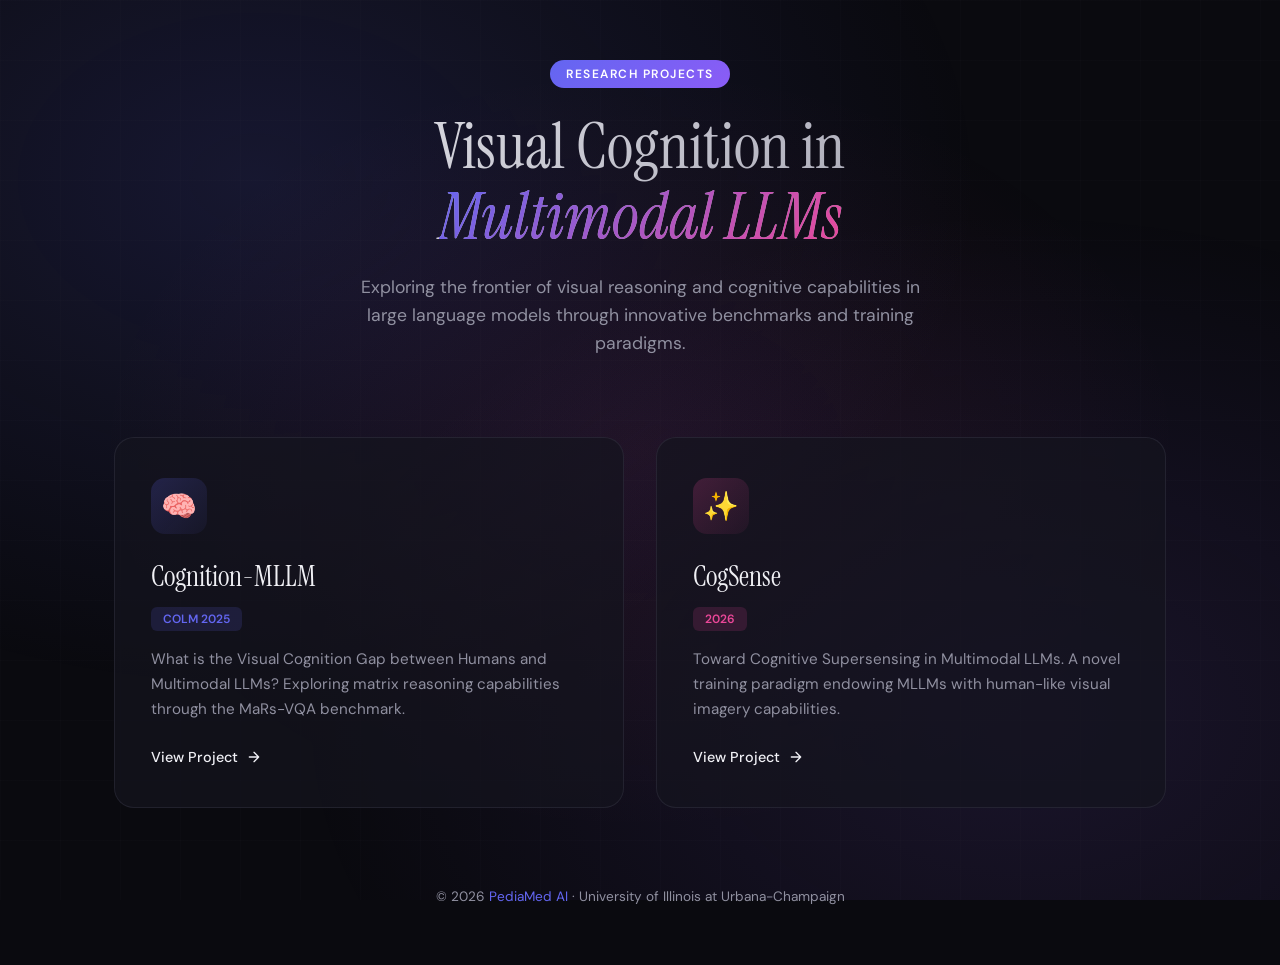
==== index.html @ a58eacf1 "initial web build" ====
<!DOCTYPE html>
<html lang="en">
<head>
  <meta charset="utf-8">
  <meta name="viewport" content="width=device-width, initial-scale=1">
  <title>Cognition-MLLM Projects</title>
  <link rel="preconnect" href="https://fonts.googleapis.com">
  <link rel="preconnect" href="https://fonts.gstatic.com" crossorigin>
  <link href="https://fonts.googleapis.com/css2?family=Instrument+Serif:ital@0;1&family=DM+Sans:wght@400;500;600&display=swap" rel="stylesheet">
  <style>
    :root {
      --bg-primary: #0a0a0f;
      --bg-secondary: #12121a;
      --text-primary: #f0f0f5;
      --text-secondary: #9090a0;
      --accent-1: #6366f1;
      --accent-2: #8b5cf6;
      --accent-3: #ec4899;
      --card-bg: rgba(20, 20, 30, 0.7);
      --border-color: rgba(100, 100, 120, 0.2);
    }
    
    * {
      margin: 0;
      padding: 0;
      box-sizing: border-box;
    }
    
    body {
      font-family: 'DM Sans', sans-serif;
      background: var(--bg-primary);
      color: var(--text-primary);
      min-height: 100vh;
      overflow-x: hidden;
    }
    
    .bg-pattern {
      position: fixed;
      top: 0;
      left: 0;
      width: 100%;
      height: 100%;
      background: 
        radial-gradient(ellipse at 20% 20%, rgba(99, 102, 241, 0.15) 0%, transparent 50%),
        radial-gradient(ellipse at 80% 80%, rgba(139, 92, 246, 0.12) 0%, transparent 50%),
        radial-gradient(ellipse at 50% 50%, rgba(236, 72, 153, 0.08) 0%, transparent 60%);
      pointer-events: none;
      z-index: 0;
    }
    
    .grid-overlay {
      position: fixed;
      top: 0;
      left: 0;
      width: 100%;
      height: 100%;
      background-image: 
        linear-gradient(rgba(100, 100, 120, 0.03) 1px, transparent 1px),
        linear-gradient(90deg, rgba(100, 100, 120, 0.03) 1px, transparent 1px);
      background-size: 60px 60px;
      pointer-events: none;
      z-index: 0;
    }
    
    .container {
      position: relative;
      z-index: 1;
      max-width: 1100px;
      margin: 0 auto;
      padding: 60px 24px;
      min-height: 100vh;
      display: flex;
      flex-direction: column;
      justify-content: center;
    }
    
    header {
      text-align: center;
      margin-bottom: 80px;
    }
    
    .badge {
      display: inline-block;
      background: linear-gradient(135deg, var(--accent-1), var(--accent-2));
      color: white;
      padding: 6px 16px;
      border-radius: 20px;
      font-size: 0.75rem;
      font-weight: 600;
      text-transform: uppercase;
      letter-spacing: 1.5px;
      margin-bottom: 24px;
    }
    
    h1 {
      font-family: 'Instrument Serif', serif;
      font-size: clamp(2.5rem, 6vw, 4rem);
      font-weight: 400;
      line-height: 1.1;
      margin-bottom: 20px;
      background: linear-gradient(135deg, var(--text-primary) 0%, var(--text-secondary) 100%);
      -webkit-background-clip: text;
      -webkit-text-fill-color: transparent;
      background-clip: text;
    }
    
    h1 em {
      font-style: italic;
      background: linear-gradient(135deg, var(--accent-1), var(--accent-3));
      -webkit-background-clip: text;
      -webkit-text-fill-color: transparent;
      background-clip: text;
    }
    
    .subtitle {
      color: var(--text-secondary);
      font-size: 1.1rem;
      max-width: 600px;
      margin: 0 auto;
      line-height: 1.6;
    }
    
    .cards {
      display: grid;
      grid-template-columns: repeat(auto-fit, minmax(320px, 1fr));
      gap: 32px;
    }
    
    .card {
      background: var(--card-bg);
      border: 1px solid var(--border-color);
      border-radius: 20px;
      padding: 40px 36px;
      text-decoration: none;
      color: inherit;
      transition: all 0.4s cubic-bezier(0.25, 0.46, 0.45, 0.94);
      position: relative;
      overflow: hidden;
    }
    
    .card::before {
      content: '';
      position: absolute;
      top: 0;
      left: 0;
      right: 0;
      height: 3px;
      background: linear-gradient(90deg, var(--accent-1), var(--accent-2), var(--accent-3));
      opacity: 0;
      transition: opacity 0.3s ease;
    }
    
    .card:hover {
      transform: translateY(-8px);
      border-color: rgba(99, 102, 241, 0.3);
      box-shadow: 
        0 20px 40px rgba(0, 0, 0, 0.3),
        0 0 60px rgba(99, 102, 241, 0.1);
    }
    
    .card:hover::before {
      opacity: 1;
    }
    
    .card-icon {
      width: 56px;
      height: 56px;
      border-radius: 14px;
      display: flex;
      align-items: center;
      justify-content: center;
      font-size: 1.8rem;
      margin-bottom: 24px;
    }
    
    .card:first-child .card-icon {
      background: linear-gradient(135deg, rgba(99, 102, 241, 0.2), rgba(99, 102, 241, 0.05));
    }
    
    .card:last-child .card-icon {
      background: linear-gradient(135deg, rgba(236, 72, 153, 0.2), rgba(236, 72, 153, 0.05));
    }
    
    .card h2 {
      font-family: 'Instrument Serif', serif;
      font-size: 1.75rem;
      font-weight: 400;
      margin-bottom: 12px;
    }
    
    .card .venue {
      display: inline-block;
      background: rgba(99, 102, 241, 0.15);
      color: var(--accent-1);
      padding: 4px 12px;
      border-radius: 6px;
      font-size: 0.75rem;
      font-weight: 600;
      margin-bottom: 16px;
    }
    
    .card:last-child .venue {
      background: rgba(236, 72, 153, 0.15);
      color: var(--accent-3);
    }
    
    .card p {
      color: var(--text-secondary);
      font-size: 0.95rem;
      line-height: 1.65;
      margin-bottom: 24px;
    }
    
    .card-link {
      display: inline-flex;
      align-items: center;
      gap: 8px;
      color: var(--text-primary);
      font-weight: 500;
      font-size: 0.9rem;
    }
    
    .card-link svg {
      transition: transform 0.3s ease;
    }
    
    .card:hover .card-link svg {
      transform: translateX(4px);
    }
    
    footer {
      text-align: center;
      margin-top: 80px;
      color: var(--text-secondary);
      font-size: 0.85rem;
    }
    
    footer a {
      color: var(--accent-1);
      text-decoration: none;
    }
    
    footer a:hover {
      text-decoration: underline;
    }
  </style>
</head>
<body>
  <div class="bg-pattern"></div>
  <div class="grid-overlay"></div>
  
  <div class="container">
    <header>
      <div class="badge">Research Projects</div>
      <h1>Visual Cognition in<br><em>Multimodal LLMs</em></h1>
      <p class="subtitle">Exploring the frontier of visual reasoning and cognitive capabilities in large language models through innovative benchmarks and training paradigms.</p>
    </header>
    
    <div class="cards">
      <a href="cognition-mllm/" class="card">
        <div class="card-icon">🧠</div>
        <h2>Cognition-MLLM</h2>
        <span class="venue">COLM 2025</span>
        <p>What is the Visual Cognition Gap between Humans and Multimodal LLMs? Exploring matrix reasoning capabilities through the MaRs-VQA benchmark.</p>
        <span class="card-link">
          View Project
          <svg width="16" height="16" viewBox="0 0 24 24" fill="none" stroke="currentColor" stroke-width="2" stroke-linecap="round" stroke-linejoin="round">
            <path d="M5 12h14M12 5l7 7-7 7"/>
          </svg>
        </span>
      </a>
      
      <a href="cogsense/" class="card">
        <div class="card-icon">✨</div>
        <h2>CogSense</h2>
        <span class="venue">2026</span>
        <p>Toward Cognitive Supersensing in Multimodal LLMs. A novel training paradigm endowing MLLMs with human-like visual imagery capabilities.</p>
        <span class="card-link">
          View Project
          <svg width="16" height="16" viewBox="0 0 24 24" fill="none" stroke="currentColor" stroke-width="2" stroke-linecap="round" stroke-linejoin="round">
            <path d="M5 12h14M12 5l7 7-7 7"/>
          </svg>
        </span>
      </a>
    </div>
    
    <footer>
      <p>© 2026 <a href="https://github.com/PediaMedAI" target="_blank">PediaMed AI</a> · University of Illinois at Urbana-Champaign</p>
    </footer>
  </div>
</body>
</html>
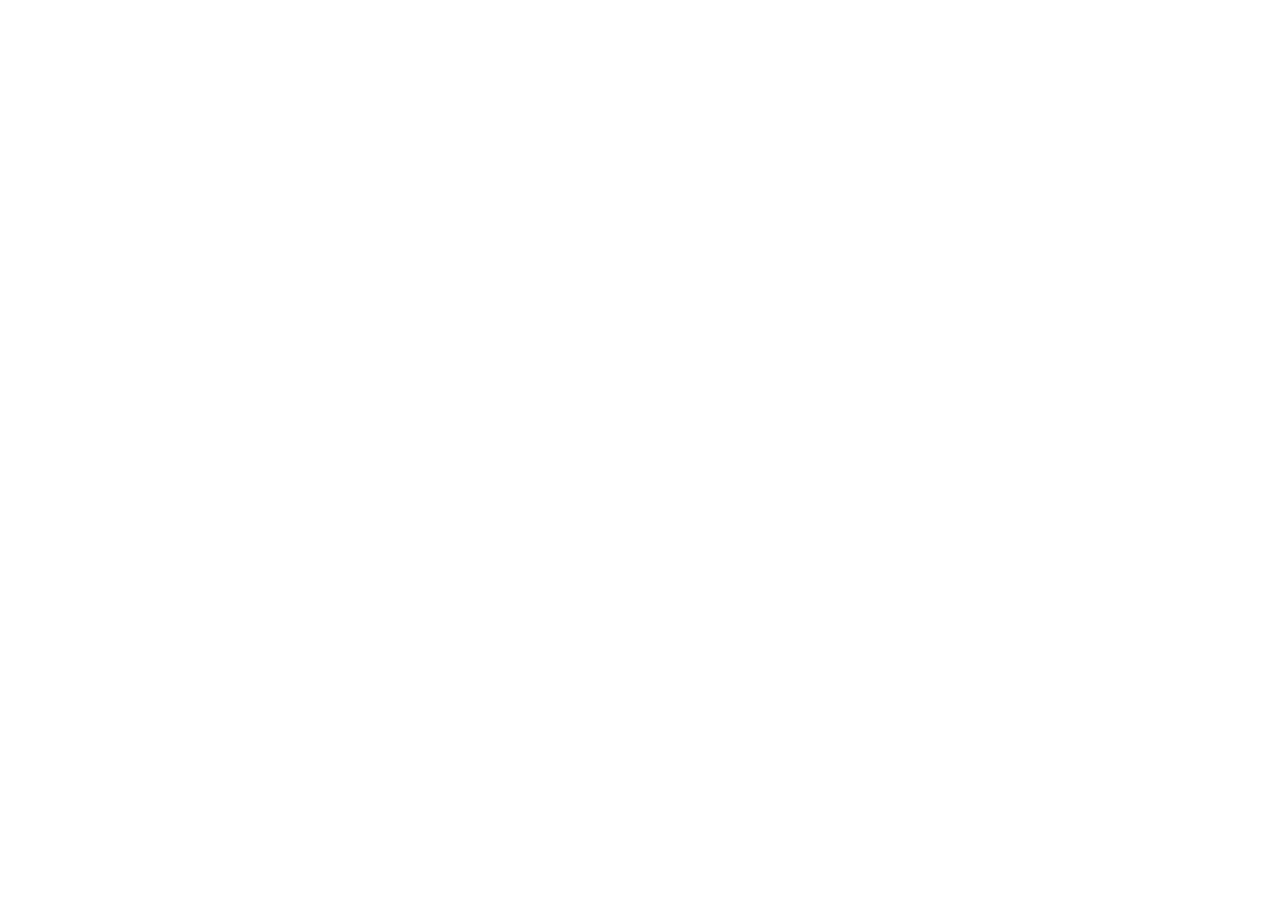
==== commit c2d905dd: "1" ====
--- a/index.html
+++ b/index.html
@@ -1,4 +1,4 @@
-<!DOCTYPE html>
+<!-- <!DOCTYPE html>
 <html lang="en">
 <head>
   <meta charset="utf-8">
@@ -289,4 +289,4 @@
     </footer>
   </div>
 </body>
-</html>
+</html> -->
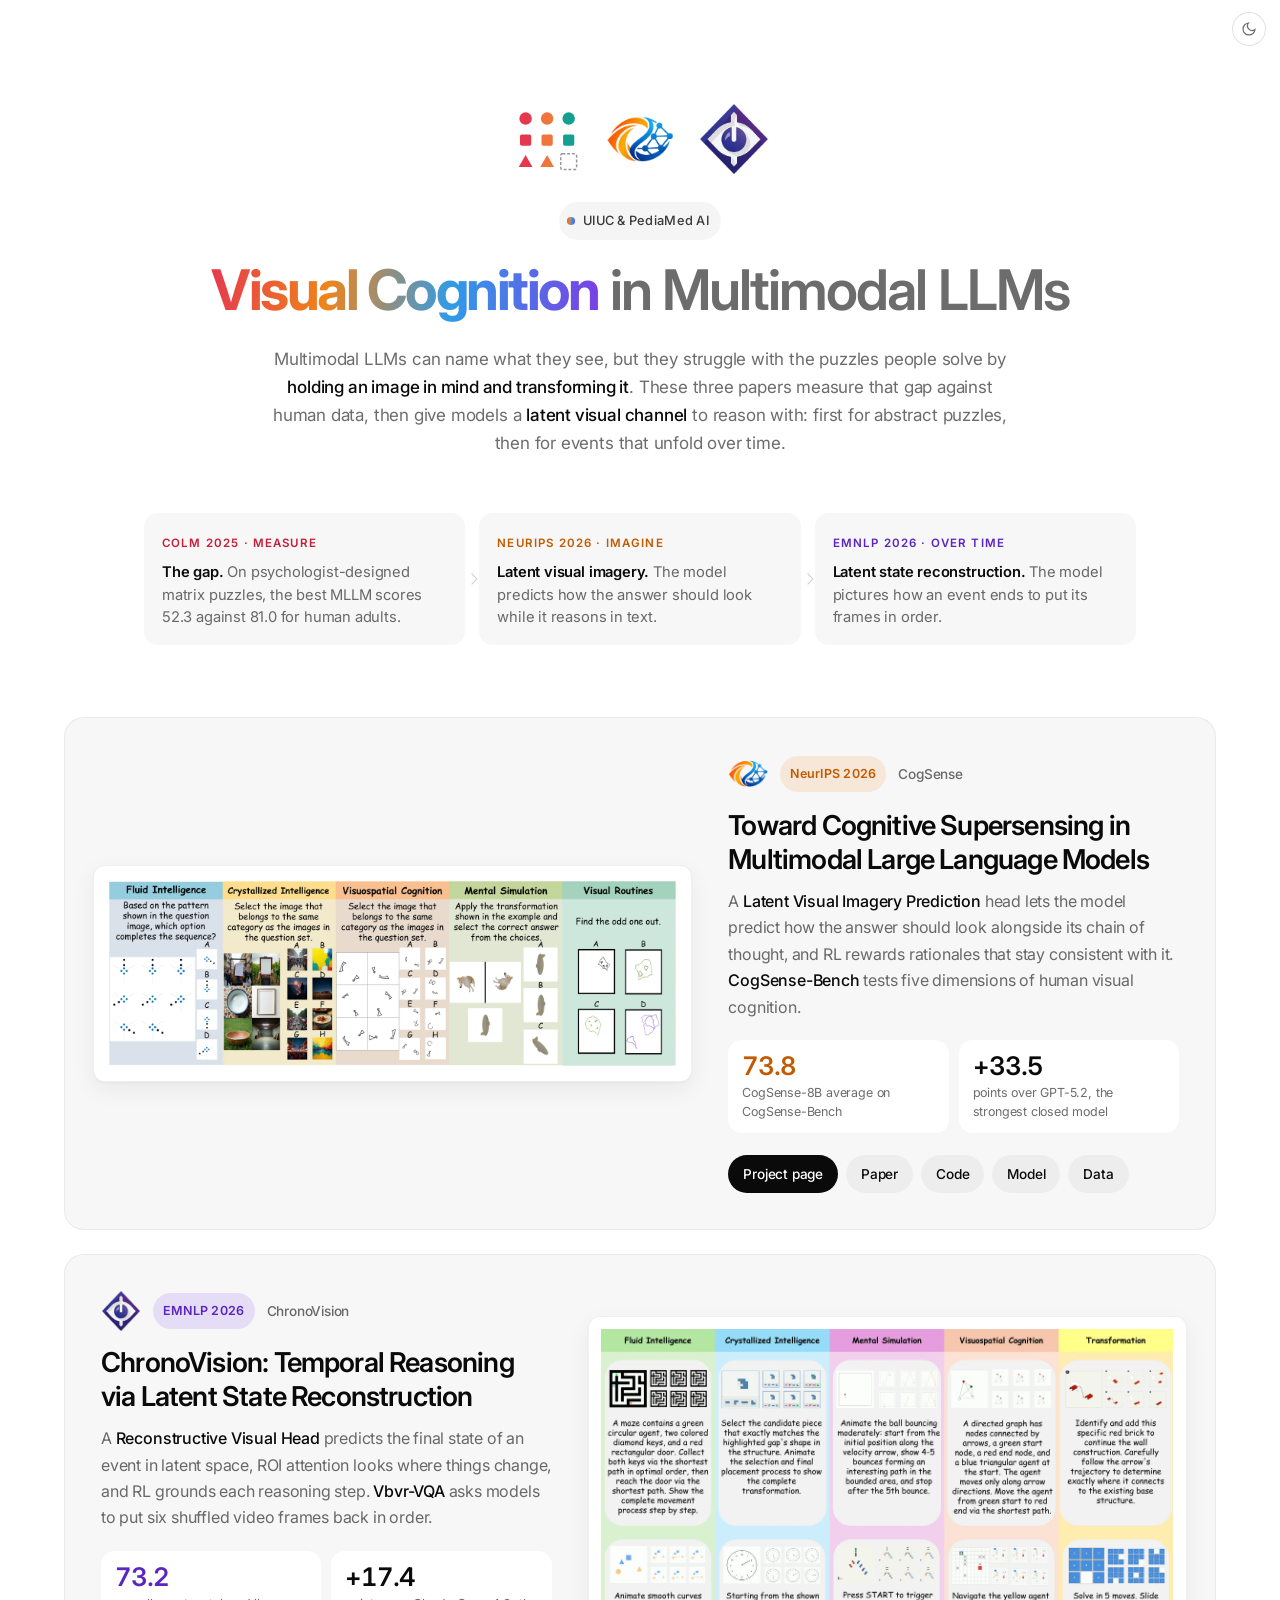
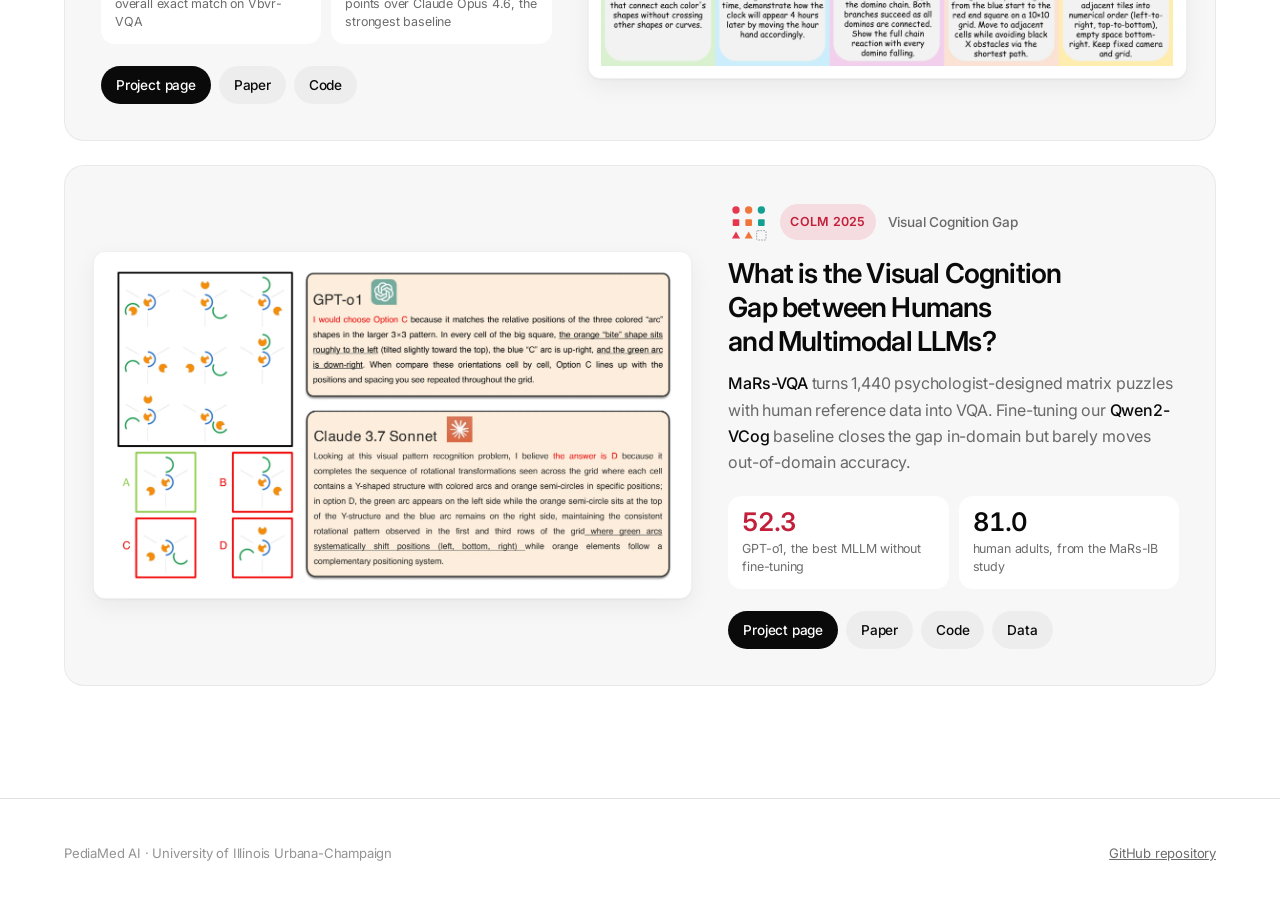
==== commit 1b8fe12b: "1" ====
--- a/index.html
+++ b/index.html
@@ -1,292 +1,244 @@
-<!-- <!DOCTYPE html>
+<!DOCTYPE html>
 <html lang="en">
 <head>
-  <meta charset="utf-8">
-  <meta name="viewport" content="width=device-width, initial-scale=1">
-  <title>Cognition-MLLM Projects</title>
-  <link rel="preconnect" href="https://fonts.googleapis.com">
-  <link rel="preconnect" href="https://fonts.gstatic.com" crossorigin>
-  <link href="https://fonts.googleapis.com/css2?family=Instrument+Serif:ital@0;1&family=DM+Sans:wght@400;500;600&display=swap" rel="stylesheet">
-  <style>
-    :root {
-      --bg-primary: #0a0a0f;
-      --bg-secondary: #12121a;
-      --text-primary: #f0f0f5;
-      --text-secondary: #9090a0;
-      --accent-1: #6366f1;
-      --accent-2: #8b5cf6;
-      --accent-3: #ec4899;
-      --card-bg: rgba(20, 20, 30, 0.7);
-      --border-color: rgba(100, 100, 120, 0.2);
-    }
-    
-    * {
-      margin: 0;
-      padding: 0;
-      box-sizing: border-box;
-    }
-    
-    body {
-      font-family: 'DM Sans', sans-serif;
-      background: var(--bg-primary);
-      color: var(--text-primary);
-      min-height: 100vh;
-      overflow-x: hidden;
-    }
-    
-    .bg-pattern {
-      position: fixed;
-      top: 0;
-      left: 0;
-      width: 100%;
-      height: 100%;
-      background: 
-        radial-gradient(ellipse at 20% 20%, rgba(99, 102, 241, 0.15) 0%, transparent 50%),
-        radial-gradient(ellipse at 80% 80%, rgba(139, 92, 246, 0.12) 0%, transparent 50%),
-        radial-gradient(ellipse at 50% 50%, rgba(236, 72, 153, 0.08) 0%, transparent 60%);
-      pointer-events: none;
-      z-index: 0;
-    }
-    
-    .grid-overlay {
-      position: fixed;
-      top: 0;
-      left: 0;
-      width: 100%;
-      height: 100%;
-      background-image: 
-        linear-gradient(rgba(100, 100, 120, 0.03) 1px, transparent 1px),
-        linear-gradient(90deg, rgba(100, 100, 120, 0.03) 1px, transparent 1px);
-      background-size: 60px 60px;
-      pointer-events: none;
-      z-index: 0;
-    }
-    
-    .container {
-      position: relative;
-      z-index: 1;
-      max-width: 1100px;
-      margin: 0 auto;
-      padding: 60px 24px;
-      min-height: 100vh;
-      display: flex;
-      flex-direction: column;
-      justify-content: center;
-    }
-    
-    header {
-      text-align: center;
-      margin-bottom: 80px;
-    }
-    
-    .badge {
-      display: inline-block;
-      background: linear-gradient(135deg, var(--accent-1), var(--accent-2));
-      color: white;
-      padding: 6px 16px;
-      border-radius: 20px;
-      font-size: 0.75rem;
-      font-weight: 600;
-      text-transform: uppercase;
-      letter-spacing: 1.5px;
-      margin-bottom: 24px;
-    }
-    
-    h1 {
-      font-family: 'Instrument Serif', serif;
-      font-size: clamp(2.5rem, 6vw, 4rem);
-      font-weight: 400;
-      line-height: 1.1;
-      margin-bottom: 20px;
-      background: linear-gradient(135deg, var(--text-primary) 0%, var(--text-secondary) 100%);
-      -webkit-background-clip: text;
-      -webkit-text-fill-color: transparent;
-      background-clip: text;
-    }
-    
-    h1 em {
-      font-style: italic;
-      background: linear-gradient(135deg, var(--accent-1), var(--accent-3));
-      -webkit-background-clip: text;
-      -webkit-text-fill-color: transparent;
-      background-clip: text;
-    }
-    
-    .subtitle {
-      color: var(--text-secondary);
-      font-size: 1.1rem;
-      max-width: 600px;
-      margin: 0 auto;
-      line-height: 1.6;
-    }
-    
-    .cards {
-      display: grid;
-      grid-template-columns: repeat(auto-fit, minmax(320px, 1fr));
-      gap: 32px;
-    }
-    
-    .card {
-      background: var(--card-bg);
-      border: 1px solid var(--border-color);
-      border-radius: 20px;
-      padding: 40px 36px;
-      text-decoration: none;
-      color: inherit;
-      transition: all 0.4s cubic-bezier(0.25, 0.46, 0.45, 0.94);
-      position: relative;
-      overflow: hidden;
-    }
-    
-    .card::before {
-      content: '';
-      position: absolute;
-      top: 0;
-      left: 0;
-      right: 0;
-      height: 3px;
-      background: linear-gradient(90deg, var(--accent-1), var(--accent-2), var(--accent-3));
-      opacity: 0;
-      transition: opacity 0.3s ease;
-    }
-    
-    .card:hover {
-      transform: translateY(-8px);
-      border-color: rgba(99, 102, 241, 0.3);
-      box-shadow: 
-        0 20px 40px rgba(0, 0, 0, 0.3),
-        0 0 60px rgba(99, 102, 241, 0.1);
-    }
-    
-    .card:hover::before {
-      opacity: 1;
-    }
-    
-    .card-icon {
-      width: 56px;
-      height: 56px;
-      border-radius: 14px;
-      display: flex;
-      align-items: center;
-      justify-content: center;
-      font-size: 1.8rem;
-      margin-bottom: 24px;
-    }
-    
-    .card:first-child .card-icon {
-      background: linear-gradient(135deg, rgba(99, 102, 241, 0.2), rgba(99, 102, 241, 0.05));
-    }
-    
-    .card:last-child .card-icon {
-      background: linear-gradient(135deg, rgba(236, 72, 153, 0.2), rgba(236, 72, 153, 0.05));
-    }
-    
-    .card h2 {
-      font-family: 'Instrument Serif', serif;
-      font-size: 1.75rem;
-      font-weight: 400;
-      margin-bottom: 12px;
-    }
-    
-    .card .venue {
-      display: inline-block;
-      background: rgba(99, 102, 241, 0.15);
-      color: var(--accent-1);
-      padding: 4px 12px;
-      border-radius: 6px;
-      font-size: 0.75rem;
-      font-weight: 600;
-      margin-bottom: 16px;
-    }
-    
-    .card:last-child .venue {
-      background: rgba(236, 72, 153, 0.15);
-      color: var(--accent-3);
-    }
-    
-    .card p {
-      color: var(--text-secondary);
-      font-size: 0.95rem;
-      line-height: 1.65;
-      margin-bottom: 24px;
-    }
-    
-    .card-link {
-      display: inline-flex;
-      align-items: center;
-      gap: 8px;
-      color: var(--text-primary);
-      font-weight: 500;
-      font-size: 0.9rem;
-    }
-    
-    .card-link svg {
-      transition: transform 0.3s ease;
-    }
-    
-    .card:hover .card-link svg {
-      transform: translateX(4px);
-    }
-    
-    footer {
-      text-align: center;
-      margin-top: 80px;
-      color: var(--text-secondary);
-      font-size: 0.85rem;
-    }
-    
-    footer a {
-      color: var(--accent-1);
-      text-decoration: none;
-    }
-    
-    footer a:hover {
-      text-decoration: underline;
-    }
-  </style>
+<meta charset="utf-8">
+<meta name="viewport" content="width=device-width, initial-scale=1, viewport-fit=cover">
+<title>Cognition-MLLM</title>
+<meta name="description" content="Visual cognition in multimodal LLMs: three papers from UIUC and PediaMed AI. The Visual Cognition Gap (COLM 2025), Cognitive Supersensing (NeurIPS 2026) and ChronoVision (EMNLP 2026).">
+<meta property="og:type" content="website">
+<meta property="og:title" content="Cognition-MLLM: Visual Cognition in Multimodal LLMs">
+<meta property="og:description" content="Measuring the visual cognition gap between people and MLLMs, then closing it with latent visual imagery.">
+<meta property="og:image" content="cogsense/static/images/web/bench_strip.webp">
+<link rel="icon" href="vcog/static/images/web/logo.svg" type="image/svg+xml">
+<link rel="preconnect" href="https://fonts.googleapis.com">
+<link rel="preconnect" href="https://fonts.gstatic.com" crossorigin>
+<link rel="stylesheet" href="https://fonts.googleapis.com/css2?family=Inter:wght@400;500;600;700&display=swap">
+<script>
+  try{ const t = localStorage.getItem('cm-theme'); if (t) document.documentElement.dataset.theme = t; }catch(e){}
+</script>
+<style>
+/* Same system as the three project pages: one ink at a few alphas, Inter, soft cards. */
+:root{
+  --paper:#fff; --paper-2:#f7f7f8; --ink:#0a0a0a; --on-ink:#fff;
+  --ink-80:color-mix(in srgb, var(--ink) 80%, transparent);
+  --ink-60:color-mix(in srgb, var(--ink) 60%, transparent);
+  --ink-44:color-mix(in srgb, var(--ink) 44%, transparent);
+  --ink-20:color-mix(in srgb, var(--ink) 20%, transparent);
+  --ink-12:color-mix(in srgb, var(--ink) 12%, transparent);
+  --ink-6:color-mix(in srgb, var(--ink) 6%, transparent);
+  --ink-4:color-mix(in srgb, var(--ink) 4%, transparent);
+  --grad:linear-gradient(95deg, #e5384f 0%, #f08419 30%, #2f9be8 62%, #7b3fe4 100%);
+  /* one accent per paper, taken from each page */
+  --cs:#f08419; --cs-ink:#c25a00;
+  --cv:#7b3fe4; --cv-ink:#5b25c2;
+  --vg:#e5384f; --vg-ink:#c21f3a;
+  --r-lg:.875rem; --r-xl:1.25rem; --r-pill:2.5rem;
+  --ease:cubic-bezier(.25,.1,.25,1); --dur:250ms;
+  --shadow:0 1px 2px rgba(0,0,0,.04), 0 8px 24px rgba(0,0,0,.06);
+  --pad:20px;
+  color-scheme:light;
+}
+@media (min-width:768px){ :root{ --pad:32px } }
+@media (prefers-color-scheme:dark){
+  :root:not([data-theme="light"]){
+    --paper:#0b0b0c; --paper-2:#151517; --ink:#f4f4f5; --on-ink:#0b0b0c;
+    --cs-ink:#ffa24d; --cv-ink:#b799ff; --vg-ink:#ff7d8d;
+    --shadow:0 1px 2px rgba(0,0,0,.4), 0 8px 24px rgba(0,0,0,.4);
+    color-scheme:dark;
+  }
+}
+:root[data-theme="dark"]{
+  --paper:#0b0b0c; --paper-2:#151517; --ink:#f4f4f5; --on-ink:#0b0b0c;
+  --cs-ink:#ffa24d; --cv-ink:#b799ff; --vg-ink:#ff7d8d;
+  --shadow:0 1px 2px rgba(0,0,0,.4), 0 8px 24px rgba(0,0,0,.4);
+  color-scheme:dark;
+}
+*,*::before,*::after{box-sizing:border-box}
+body{margin:0;background:var(--paper);color:var(--ink);font-family:"Inter",-apple-system,BlinkMacSystemFont,"Segoe UI",Helvetica,Arial,sans-serif;
+  font-size:1.0625rem;line-height:1.75rem;letter-spacing:-.011em;-webkit-font-smoothing:antialiased;overflow-x:hidden}
+h1,h2,h3,p,figure,ul{margin:0}
+img{display:block;max-width:100%;height:auto}
+a{color:inherit}
+:focus-visible{outline:2px solid var(--cv);outline-offset:2px;border-radius:4px}
+.container{width:100%;max-width:76rem;margin-inline:auto;padding-inline:var(--pad)}
+
+.theme-toggle{position:fixed;top:12px;right:14px;z-index:60;width:34px;height:34px;border-radius:50%;
+  border:1px solid var(--ink-12);background:var(--paper);display:grid;place-items:center;cursor:pointer;color:var(--ink-60)}
+.theme-toggle:hover{color:var(--ink);border-color:var(--ink-20)}
+.theme-toggle svg{width:16px;height:16px}
+
+/* hero */
+.hero{text-align:center;padding:clamp(56px, 9vw, 104px) 0 0}
+.marks{display:flex;justify-content:center;align-items:center;gap:clamp(14px, 3vw, 26px);margin-bottom:28px}
+.marks img{width:clamp(48px, 7vw, 68px);height:auto}
+.kicker{display:inline-flex;align-items:center;gap:8px;font-size:.8rem;font-weight:500;letter-spacing:.02em;padding:5px 12px 5px 8px;
+  border-radius:var(--r-pill);background:var(--ink-4);color:var(--ink-80);margin-bottom:20px}
+.kicker .dot{width:8px;height:8px;border-radius:50%;background:var(--grad)}
+h1{font-size:clamp(2rem, 1.2rem + 2.9vw, 3.5rem);line-height:1.1;font-weight:600;letter-spacing:-.035em;color:var(--ink-60);text-wrap:balance}
+.wordmark{background:var(--grad);-webkit-background-clip:text;background-clip:text;color:transparent;font-weight:700;letter-spacing:-.045em}
+.lede{margin:24px auto 0;max-width:46rem;color:var(--ink-60)}
+.lede strong{color:var(--ink);font-weight:500}
+
+/* the research line */
+.line{margin:56px auto 0;max-width:62rem;display:grid;grid-template-columns:minmax(0,1fr);gap:12px;text-align:left}
+@media (min-width:860px){ .line{grid-template-columns:repeat(3,minmax(0,1fr));gap:14px} }
+.step{position:relative;padding:16px 18px;border-radius:var(--r-lg);background:var(--paper-2)}
+.step .y{font-size:.72rem;font-weight:600;letter-spacing:.1em;text-transform:uppercase;color:var(--c)}
+.step p{margin-top:4px;font-size:.92rem;line-height:1.4rem;color:var(--ink-60)}
+.step p b{color:var(--ink);font-weight:600}
+@media (min-width:860px){ .step:not(:last-child)::after{content:"";position:absolute;right:-11px;top:50%;width:8px;height:8px;
+  border-top:1.5px solid var(--ink-20);border-right:1.5px solid var(--ink-20);transform:translateY(-50%) rotate(45deg)} }
+
+/* paper cards */
+.papers{display:grid;grid-template-columns:minmax(0,1fr);gap:24px;margin-top:72px}
+.paper{display:grid;grid-template-columns:minmax(0,1fr);border-radius:var(--r-xl);background:var(--paper-2);overflow:hidden;
+  border:1px solid var(--ink-6);transition:transform var(--dur) var(--ease),box-shadow var(--dur) var(--ease)}
+.paper:hover{transform:translateY(-3px);box-shadow:var(--shadow)}
+@media (min-width:900px){ .paper{grid-template-columns:minmax(0,6fr) minmax(0,5fr)} .paper.rev{grid-template-columns:minmax(0,5fr) minmax(0,6fr)} .paper.rev .shot{order:2} }
+.shot{display:block;padding:clamp(14px, 2vw, 26px) clamp(14px, 2vw, 26px) 0}
+@media (min-width:900px){ .shot{display:flex;align-items:center;padding:clamp(18px, 2.2vw, 30px)} .paper.rev .shot{padding-left:0} .paper:not(.rev) .shot{padding-right:0} }
+.shot img{width:100%;background:#fff;padding:clamp(6px, 1vw, 12px);border-radius:12px;border:1px solid var(--ink-6);box-shadow:var(--shadow)}
+.body{padding:clamp(22px, 3vw, 36px)}
+.head{display:flex;align-items:center;gap:12px;margin-bottom:14px}
+.head img{width:40px;height:40px;object-fit:contain}
+.venue{font-size:.78rem;font-weight:600;letter-spacing:.02em;padding:4px 10px;border-radius:var(--r-pill);
+  background:color-mix(in srgb, var(--c) 14%, transparent);color:var(--ci)}
+.name{font-size:.85rem;font-weight:500;color:var(--ink-60)}
+.paper h2{font-size:clamp(1.35rem, 1.15rem + .7vw, 1.75rem);line-height:1.25;font-weight:600;letter-spacing:-.03em;text-wrap:balance}
+.paper h2 a{text-decoration:none}
+.paper h2 a:hover{text-decoration:underline;text-decoration-color:var(--ink-20);text-underline-offset:5px}
+.paper .sum{margin-top:12px;color:var(--ink-60);font-size:1rem;line-height:1.65rem}
+.paper .sum strong{color:var(--ink);font-weight:500}
+.nums{display:flex;flex-wrap:wrap;gap:10px;margin-top:20px}
+.num{flex:1 1 150px;padding:12px 14px;border-radius:var(--r-lg);background:var(--paper)}
+.num .n{font-size:1.6rem;font-weight:600;letter-spacing:-.04em;line-height:1.1;font-variant-numeric:tabular-nums}
+.num .n.c{color:var(--ci)}
+.num .l{margin-top:4px;font-size:.78rem;line-height:1.15rem;color:var(--ink-60)}
+.links{display:flex;flex-wrap:wrap;gap:8px;margin-top:22px}
+.btn{display:inline-flex;align-items:center;gap:7px;height:38px;padding:0 15px;border-radius:var(--r-pill);font-size:.85rem;font-weight:500;
+  text-decoration:none;background:var(--ink-4);color:var(--ink);transition:background var(--dur)}
+.btn:hover{background:var(--ink-12)}
+.btn.solid{background:var(--ink);color:var(--on-ink)}
+.btn.solid:hover{background:var(--ink-80)}
+.btn svg{width:15px;height:15px;flex:none}
+
+footer{margin-top:112px;padding:40px 0 56px;border-top:1px solid var(--ink-12);font-size:.82rem;color:var(--ink-44)}
+footer .container{display:flex;flex-wrap:wrap;gap:12px 24px;justify-content:space-between;align-items:center}
+footer a{color:var(--ink-60)}
+</style>
 </head>
 <body>
-  <div class="bg-pattern"></div>
-  <div class="grid-overlay"></div>
-  
+<button class="theme-toggle" id="themeToggle" aria-label="Toggle dark mode">
+  <svg viewBox="0 0 24 24" fill="none" stroke="currentColor" stroke-width="1.8" stroke-linecap="round"><path d="M21 12.8A9 9 0 1 1 11.2 3a7 7 0 0 0 9.8 9.8z"/></svg>
+</button>
+
+<main class="container">
+  <header class="hero">
+    <div class="marks" aria-hidden="true">
+      <img src="vcog/static/images/web/logo.svg" alt="">
+      <img src="cogsense/static/images/web/logo.webp?v=2" alt="">
+      <img src="ChronoVision/static/images/web/logo.webp" alt="">
+    </div>
+    <div class="kicker"><span class="dot"></span>UIUC &amp; PediaMed AI</div>
+    <h1><span class="wordmark">Visual Cognition</span> in Multimodal LLMs</h1>
+    <p class="lede">Multimodal LLMs can name what they see, but they struggle with the puzzles people solve by
+      <strong>holding an image in mind and transforming it</strong>. These three papers measure that gap against human data,
+      then give models a <strong>latent visual channel</strong> to reason with: first for abstract puzzles, then for events that
+      unfold over time.</p>
+
+    <div class="line">
+      <div class="step" style="--c:var(--vg-ink)"><div class="y">COLM 2025 · Measure</div>
+        <p><b>The gap.</b> On psychologist-designed matrix puzzles, the best MLLM scores 52.3 against 81.0 for human adults.</p></div>
+      <div class="step" style="--c:var(--cs-ink)"><div class="y">NeurIPS 2026 · Imagine</div>
+        <p><b>Latent visual imagery.</b> The model predicts how the answer should look while it reasons in text.</p></div>
+      <div class="step" style="--c:var(--cv-ink)"><div class="y">EMNLP 2026 · Over time</div>
+        <p><b>Latent state reconstruction.</b> The model pictures how an event ends to put its frames in order.</p></div>
+    </div>
+  </header>
+
+  <section class="papers" aria-label="Papers">
+
+    <!-- CogSense -->
+    <article class="paper" style="--c:var(--cs);--ci:var(--cs-ink)">
+      <a class="shot" href="cogsense/" aria-label="CogSense project page"><img src="cogsense/static/images/web/bench_strip.webp" alt="One example question from each of the five CogSense-Bench dimensions" width="3000" height="1000" loading="lazy"></a>
+      <div class="body">
+        <div class="head"><img src="cogsense/static/images/web/logo.webp?v=2" alt=""><span class="venue">NeurIPS 2026</span><span class="name">CogSense</span></div>
+        <h2><a href="cogsense/">Toward Cognitive Supersensing in Multimodal Large Language Models</a></h2>
+        <p class="sum">A <strong>Latent Visual Imagery Prediction</strong> head lets the model predict how the answer should look
+          alongside its chain of thought, and RL rewards rationales that stay consistent with it. <strong>CogSense-Bench</strong>
+          tests five dimensions of human visual cognition.</p>
+        <div class="nums">
+          <div class="num"><div class="n c">73.8</div><div class="l">CogSense-8B average on CogSense-Bench</div></div>
+          <div class="num"><div class="n">+33.5</div><div class="l">points over GPT-5.2, the strongest closed model</div></div>
+        </div>
+        <div class="links">
+          <a class="btn solid" href="cogsense/">Project page</a>
+          <a class="btn" href="https://arxiv.org/abs/2602.01541">Paper</a>
+          <a class="btn" href="https://github.com/PediaMedAI/Cognition-MLLM/tree/main/cogsense/Code">Code</a>
+          <a class="btn" href="https://huggingface.co/PediaMedAI/CogSense-8B">Model</a>
+          <a class="btn" href="https://huggingface.co/datasets/PediaMedAI/CogSense-Bench">Data</a>
+        </div>
+      </div>
+    </article>
+
+    <!-- ChronoVision -->
+    <article class="paper rev" style="--c:var(--cv);--ci:var(--cv-ink)">
+      <a class="shot" href="ChronoVision/" aria-label="ChronoVision project page"><img src="ChronoVision/static/images/web/bench_strip.webp" alt="Ten Vbvr-VQA ordering questions across five categories" width="2400" height="1413" loading="lazy"></a>
+      <div class="body">
+        <div class="head"><img src="ChronoVision/static/images/web/logo.webp" alt=""><span class="venue">EMNLP 2026</span><span class="name">ChronoVision</span></div>
+        <h2><a href="ChronoVision/">ChronoVision: Temporal Reasoning via Latent State Reconstruction</a></h2>
+        <p class="sum">A <strong>Reconstructive Visual Head</strong> predicts the final state of an event in latent space, ROI
+          attention looks where things change, and RL grounds each reasoning step. <strong>Vbvr-VQA</strong> asks models to put
+          six shuffled video frames back in order.</p>
+        <div class="nums">
+          <div class="num"><div class="n c">73.2</div><div class="l">overall exact match on Vbvr-VQA</div></div>
+          <div class="num"><div class="n">+17.4</div><div class="l">points over Claude Opus 4.6, the strongest baseline</div></div>
+        </div>
+        <div class="links">
+          <a class="btn solid" href="ChronoVision/">Project page</a>
+          <a class="btn" href="https://arxiv.org/abs/2608.05631">Paper</a>
+          <a class="btn" href="https://github.com/PediaMedAI/Cognition-MLLM">Code</a>
+        </div>
+      </div>
+    </article>
+
+    <!-- Visual Cognition Gap -->
+    <article class="paper" style="--c:var(--vg);--ci:var(--vg-ink)">
+      <a class="shot" href="vcog/" aria-label="Visual Cognition Gap project page"><img src="vcog/static/images/web/teaser.webp" alt="A MaRs-VQA matrix puzzle where GPT-o1 and Claude 3.7 Sonnet choose wrong options" width="2400" height="1350" loading="lazy"></a>
+      <div class="body">
+        <div class="head"><img src="vcog/static/images/web/logo.svg" alt=""><span class="venue">COLM 2025</span><span class="name">Visual Cognition Gap</span></div>
+        <h2><a href="vcog/">What is the Visual Cognition Gap between Humans and Multimodal LLMs?</a></h2>
+        <p class="sum"><strong>MaRs-VQA</strong> turns 1,440 psychologist-designed matrix puzzles with human reference data into
+          VQA. Fine-tuning our <strong>Qwen2-VCog</strong> baseline closes the gap in-domain but barely moves out-of-domain accuracy.</p>
+        <div class="nums">
+          <div class="num"><div class="n c">52.3</div><div class="l">GPT-o1, the best MLLM without fine-tuning</div></div>
+          <div class="num"><div class="n">81.0</div><div class="l">human adults, from the MaRs-IB study</div></div>
+        </div>
+        <div class="links">
+          <a class="btn solid" href="vcog/">Project page</a>
+          <a class="btn" href="https://arxiv.org/abs/2406.10424">Paper</a>
+          <a class="btn" href="https://github.com/PediaMedAI/Cognition-MLLM">Code</a>
+          <a class="btn" href="https://huggingface.co/datasets/IrohXu/VCog-Bench">Data</a>
+        </div>
+      </div>
+    </article>
+  </section>
+</main>
+
+<footer>
   <div class="container">
-    <header>
-      <div class="badge">Research Projects</div>
-      <h1>Visual Cognition in<br><em>Multimodal LLMs</em></h1>
-      <p class="subtitle">Exploring the frontier of visual reasoning and cognitive capabilities in large language models through innovative benchmarks and training paradigms.</p>
-    </header>
-    
-    <div class="cards">
-      <a href="cognition-mllm/" class="card">
-        <div class="card-icon">🧠</div>
-        <h2>Cognition-MLLM</h2>
-        <span class="venue">COLM 2025</span>
-        <p>What is the Visual Cognition Gap between Humans and Multimodal LLMs? Exploring matrix reasoning capabilities through the MaRs-VQA benchmark.</p>
-        <span class="card-link">
-          View Project
-          <svg width="16" height="16" viewBox="0 0 24 24" fill="none" stroke="currentColor" stroke-width="2" stroke-linecap="round" stroke-linejoin="round">
-            <path d="M5 12h14M12 5l7 7-7 7"/>
-          </svg>
-        </span>
-      </a>
-      
-      <a href="cogsense/" class="card">
-        <div class="card-icon">✨</div>
-        <h2>CogSense</h2>
-        <span class="venue">2026</span>
-        <p>Toward Cognitive Supersensing in Multimodal LLMs. A novel training paradigm endowing MLLMs with human-like visual imagery capabilities.</p>
-        <span class="card-link">
-          View Project
-          <svg width="16" height="16" viewBox="0 0 24 24" fill="none" stroke="currentColor" stroke-width="2" stroke-linecap="round" stroke-linejoin="round">
-            <path d="M5 12h14M12 5l7 7-7 7"/>
-          </svg>
-        </span>
-      </a>
-    </div>
-    
-    <footer>
-      <p>© 2026 <a href="https://github.com/PediaMedAI" target="_blank">PediaMed AI</a> · University of Illinois at Urbana-Champaign</p>
-    </footer>
+    <div>PediaMed AI · University of Illinois Urbana-Champaign</div>
+    <div><a href="https://github.com/PediaMedAI/Cognition-MLLM">GitHub repository</a></div>
   </div>
+</footer>
+
+<script>
+  document.getElementById('themeToggle').addEventListener('click', () => {
+    const r = document.documentElement;
+    const dark = r.dataset.theme ? r.dataset.theme === 'dark' : matchMedia('(prefers-color-scheme: dark)').matches;
+    r.dataset.theme = dark ? 'light' : 'dark';
+    try { localStorage.setItem('cm-theme', r.dataset.theme); } catch (e) {}
+  });
+</script>
 </body>
-</html> -->
+</html>
